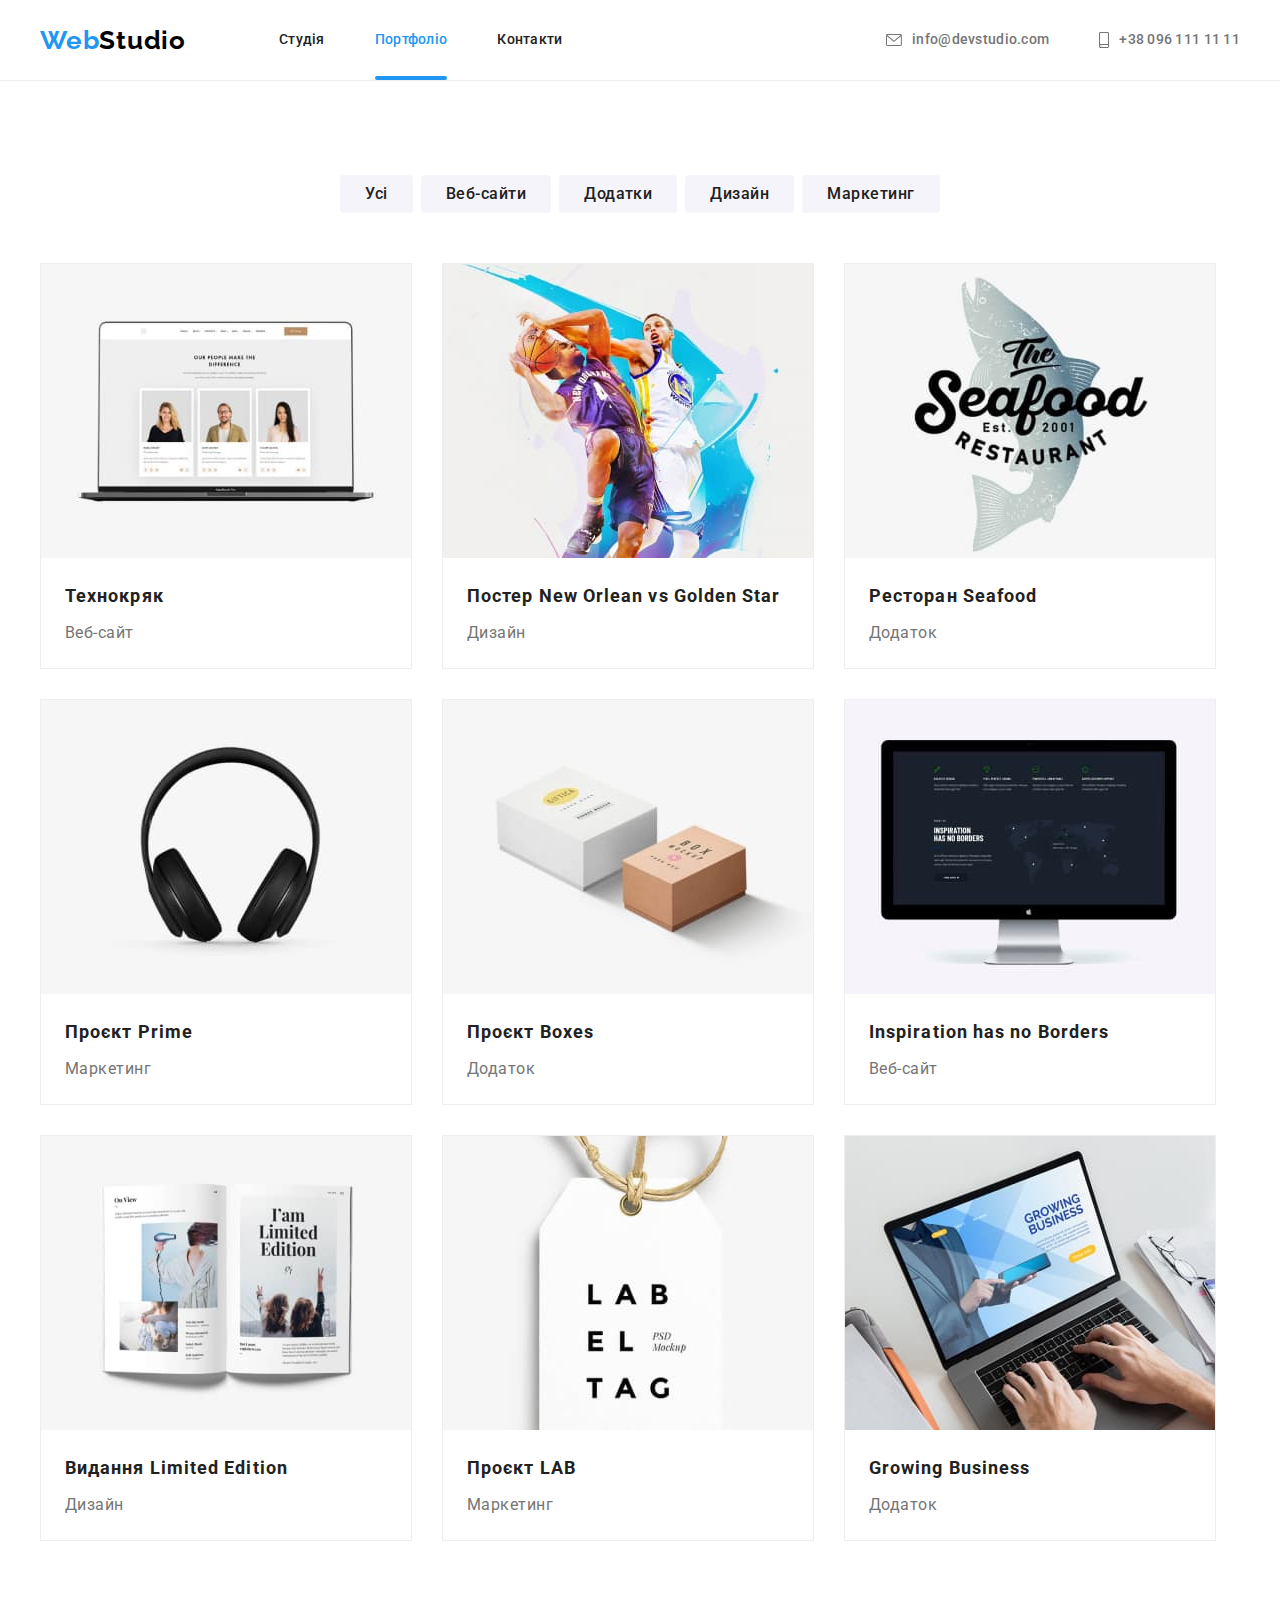
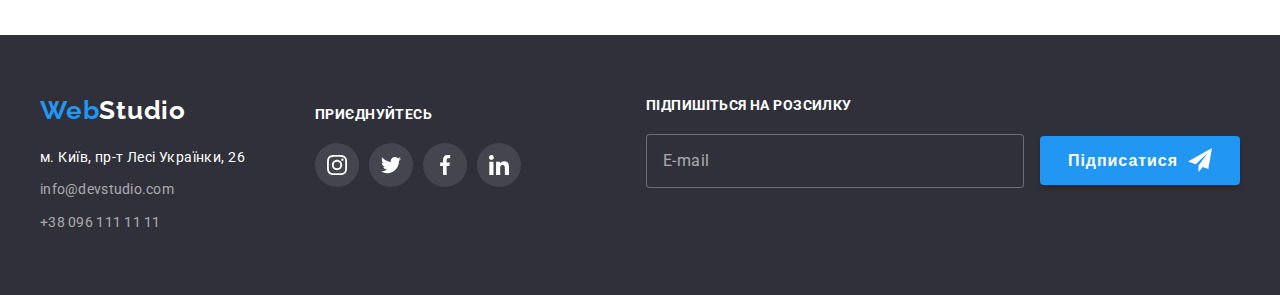
==== portfolio.html @ 73d1a452 "Поділ на scss" ====
<!DOCTYPE html>
<html lang="uk">
  <head>
    <meta charset="UTF-8" />
    <meta http-equiv="X-UA-Compatible" content="IE=edge" />
    <meta name="viewport" content="width=device-width, initial-scale=1.0" />
    <title>WebStudio</title>
    <link rel="preconnect" href="https://fonts.googleapis.com" />
    <link rel="preconnect" href="https://fonts.gstatic.com" crossorigin />
    <link
      href="https://fonts.googleapis.com/css2?family=Raleway:wght@700&family=Roboto:wght@400;500;700;900&display=swap"
      rel="stylesheet"
    />
    <link
      rel="stylesheet"
      href="https://cdnjs.cloudflare.com/ajax/libs/modern-normalize/1.1.0/modern-normalize.min.css"
      integrity="sha512-wpPYUAdjBVSE4KJnH1VR1HeZfpl1ub8YT/NKx4PuQ5NmX2tKuGu6U/JRp5y+Y8XG2tV+wKQpNHVUX03MfMFn9Q=="
      crossorigin="anonymous"
      referrerpolicy="no-referrer"
    />
    <link rel="stylesheet" href="./css/styles.css" />
  </head>
  <body>
    <!-- Шапка сайту -->
    <header class="header">
      <div class="container header__conteiner">
        <a href="./index.html" class="logo link"> <span class="logo__accent">Web</span>Studio</a>
        <nav class="header-nav">
          <ul class="header-nav__list list">
            <li class="header-nav__item">
              <a href="./index.html" class="header-nav__link link">Студія</a>
            </li>
            <li class="header-nav__item">
              <a href="./portfolio.html" class="header-nav__link link current">Портфоліо</a>
            </li>
            <li class="header-nav__item">
              <a href="#" class="header-nav__link link">Контакти</a>
            </li>
          </ul>
        </nav>
        <ul class="contact__list list">
          <li class="contact__item">
            <a href="mailto:info@devstudio.com" class="contact__link link">
              <svg class="contacts__icon" width="16" height="12">
                <use href="./images/icons.svg#icon-envelope"></use>
              </svg>
              <p>info@devstudio.com</p>
            </a>
          </li>

          <li class="contact__item">
            <a href="tel:+380961111111" class="contact__link link"
              ><svg class="contacts__icon" width="10" height="16">
                <use href="./images/icons.svg#icon-smartphone"></use>
              </svg>
              <p>+38 096 111 11 11</p></a
            >
          </li>
        </ul>
      </div>
    </header>
    <main>
      <!-- Портфоліо-->
      <section class="portfolio">
        <div class="container">
          <h1 class="visually-hidden">Портфоліо</h1>
          <ul class="portfolio__btn-list list">
            <li class="portfolio__item">
              <button type="button" class="portfolio__btn">Усі</button>
            </li>
            <li class="portfolio__item">
              <button type="button" class="portfolio__btn">Веб-сайти</button>
            </li>
            <li class="portfolio__item">
              <button type="button" class="portfolio__btn">Додатки</button>
            </li>
            <li class="portfolio__item">
              <button type="button" class="portfolio__btn">Дизайн</button>
            </li>
            <li class="portfolio__item">
              <button type="button" class="portfolio__btn">Маркетинг</button>
            </li>
          </ul>

          <!-- Приклади робіт -->

          <ul class="portfolio__list list">
            <li class="portfolio__card-item">
              <a href="#" class="portfolio__link link">
                <div class="portfolio__img">
                  <img
                    src="./images/img4.jpg"
                    alt="Ноутбук із зображенням людей на моніторі"
                    width="370"
                  />
                  <p class="portfolio__text">
                    Ресурс пропонує комплексні пропозиції з різним рівнем функціоналу та сервісів.
                    Все це дозволить відвідувачу отримати вичерпні відомості про компанію чи
                    приватну особу.
                  </p>
                </div>
                <div class="portfolio__card">
                  <h2 class="portfolio__title">Технокряк</h2>
                  <p class="portfolio__subtitle">Веб-сайт</p>
                </div>
              </a>
            </li>
            <li class="portfolio__card-item">
              <a href="#" class="portfolio__link link">
                <div class="portfolio__img">
                  <img src="./images/img5.jpg" alt="Зображення баскетболістів" width="370" />
                  <p class="portfolio__text">
                    Ресурс пропонує комплексні пропозиції з різним рівнем функціоналу та сервісів.
                    Все це дозволить відвідувачу отримати вичерпні відомості про компанію чи
                    приватну особу.
                  </p>
                </div>
                <div class="portfolio__card">
                  <h2 class="portfolio__title">
                    Постер <span lang="en">New Orlean vs Golden Star</span>
                  </h2>
                  <p class="portfolio__subtitle">Дизайн</p>
                </div>
              </a>
            </li>
            <li class="portfolio__card-item">
              <a href="#" class="portfolio__link link">
                <div class="portfolio__img">
                  <img src="./images/img6.jpg" alt="Логотип ресторану" width="370" />
                  <p class="portfolio__text">
                    Ресурс пропонує комплексні пропозиції з різним рівнем функціоналу та сервісів.
                    Все це дозволить відвідувачу отримати вичерпні відомості про компанію чи
                    приватну особу.
                  </p>
                </div>
                <div class="portfolio__card">
                  <h2 class="portfolio__title">Ресторан <span lang="en">Seafood</span></h2>
                  <p class="portfolio__subtitle">Додаток</p>
                </div>
              </a>
            </li>
            <li class="portfolio__card-item">
              <a href="#" class="portfolio__link link">
                <div class="portfolio__img">
                  <img src="./images/img7.jpg" alt="Накладні навушники" width="370" />
                  <p class="portfolio__text">
                    Ресурс пропонує комплексні пропозиції з різним рівнем функціоналу та сервісів.
                    Все це дозволить відвідувачу отримати вичерпні відомості про компанію чи
                    приватну особу.
                  </p>
                </div>
                <div class="portfolio__card">
                  <h2 class="portfolio__title">Проєкт <span lang="en">Prime</span></h2>
                  <p class="portfolio__subtitle">Маркетинг</p>
                </div>
              </a>
            </li>
            <li class="portfolio__card-item">
              <a href="#" class="portfolio__link link">
                <div class="portfolio__img">
                  <img src="./images/img8.jpg" alt="Паперові коробки" width="370" />
                  <p class="portfolio__text">
                    Ресурс пропонує комплексні пропозиції з різним рівнем функціоналу та сервісів.
                    Все це дозволить відвідувачу отримати вичерпні відомості про компанію чи
                    приватну особу.
                  </p>
                </div>
                <div class="portfolio__card">
                  <h2 class="portfolio__title">Проєкт <span lang="en">Boxes</span></h2>
                  <p class="portfolio__subtitle">Додаток</p>
                </div>
              </a>
            </li>
            <li class="portfolio__card-item">
              <a href="#" class="portfolio__link link">
                <div class="portfolio__img">
                  <img src="./images/img9.jpg" alt="Настільний монітор" width="370" />
                  <p class="portfolio__text">
                    Ресурс пропонує комплексні пропозиції з різним рівнем функціоналу та сервісів.
                    Все це дозволить відвідувачу отримати вичерпні відомості про компанію чи
                    приватну особу.
                  </p>
                </div>
                <div class="portfolio__card">
                  <h2 class="portfolio__title">
                    <span lang="en">Inspiration has no Borders</span>
                  </h2>
                  <p class="portfolio__subtitle">Веб-сайт</p>
                </div>
              </a>
            </li>
            <li class="portfolio__card-item">
              <a href="#" class="portfolio__link link">
                <div class="portfolio__img">
                  <img src="./images/img10.jpg" alt="Розгорнутий журнал" width="370" />
                  <p class="portfolio__text">
                    Ресурс пропонує комплексні пропозиції з різним рівнем функціоналу та сервісів.
                    Все це дозволить відвідувачу отримати вичерпні відомості про компанію чи
                    приватну особу.
                  </p>
                </div>
                <div class="portfolio__card">
                  <h2 class="portfolio__title">Видання <span lang="en">Limited Edition</span></h2>
                  <p class="portfolio__subtitle">Дизайн</p>
                </div>
              </a>
            </li>
            <li class="portfolio__card-item">
              <a href="#" class="portfolio__link link">
                <div class="portfolio__img">
                  <img src="./images/img11.jpg" alt="Паперова бірка" width="370" />
                  <p class="portfolio__text">
                    Ресурс пропонує комплексні пропозиції з різним рівнем функціоналу та сервісів.
                    Все це дозволить відвідувачу отримати вичерпні відомості про компанію чи
                    приватну особу.
                  </p>
                </div>
                <div class="portfolio__card">
                  <h2 class="portfolio__title">Проєкт <span lang="en">LAB</span></h2>
                  <p class="portfolio__subtitle">Маркетинг</p>
                </div>
              </a>
            </li>
            <li class="portfolio__card-item">
              <a href="#" class="portfolio__link link">
                <div class="portfolio__img">
                  <img src="./images/img12.jpg" alt="Людина працює за ноутбуком" width="370" />
                  <p class="portfolio__text">
                    Ресурс пропонує комплексні пропозиції з різним рівнем функціоналу та сервісів.
                    Все це дозволить відвідувачу отримати вичерпні відомості про компанію чи
                    приватну особу.
                  </p>
                </div>
                <div class="portfolio__card">
                  <h2 class="portfolio__title"><span lang="en">Growing Business</span></h2>
                  <p class="portfolio__subtitle">Додаток</p>
                </div>
              </a>
            </li>
          </ul>
        </div>
      </section>
    </main>

    <!-- Футер -->

    <footer class="footer">
      <div class="container footer__container">
        <div class="footer__wrap">
          <div class="footer__contact">
            <a href="#" class="footer__logo link"><span class="logo__accent">Web</span>Studio</a>
            <address>
              <ul class="address__list list">
                <li class="address__items">
                  <a
                    href="https://goo.gl/maps/tT6efvYxBYDT4iRb8"
                    target="_blank"
                    rel="noopener noreferrer nofollow"
                    class="address__link link"
                    >м. Київ, пр-т Лесі Українки, 26</a
                  >
                </li>
                <li class="address__items">
                  <a href="mailto:info@devstudio.com" class="address__item link"
                    >info@devstudio.com</a
                  >
                </li>
                <li class="address__items">
                  <a href="tel:+380961111111" class="address__item link">+38 096 111 11 11</a>
                </li>
              </ul>
            </address>
          </div>
          <div class="footer__soc-elements">
            <h2 class="footer__title-soc">приєднуйтесь</h2>
            <ul class="footer__soc-list list">
              <li class="footer__soc-item">
                <a href="#" class="footer__soc-link link">
                  <svg width="20" height="20" class="footer__soc-icon">
                    <use href="./images/icons.svg#icon-instagram"></use>
                  </svg>
                </a>
              </li>
              <li class="footer__soc-item">
                <a href="#" class="footer__soc-link link">
                  <svg width="20" height="20" class="footer__soc-icon">
                    <use href="./images/icons.svg#icon-twitter"></use>
                  </svg>
                </a>
              </li>
              <li class="footer__soc-item">
                <a href="#" class="footer__soc-link link">
                  <svg width="20" height="20" class="footer__soc-icon">
                    <use href="./images/icons.svg#icon-facebook"></use>
                  </svg>
                </a>
              </li>
              <li class="footer__soc-item">
                <a href="#" class="footer__soc-link link">
                  <svg width="20" height="20" class="footer__soc-icon">
                    <use href="./images/icons.svg#icon-linkedin"></use>
                  </svg>
                </a>
              </li>
            </ul>
          </div>
        </div>

        <div class="footer__mailer">
          <form class="footer__form">
            <p class="footer__form-title">Підпишіться на розсилку</p>

            <div class="mailer">
              <input type="email" class="footer__input-email" placeholder="E-mail" name="email" />
              <button type="submit" class="footer__btn-email">
                <div class="footer__btn-subscription">
                  Підписатися<svg class="footer__icon-send">
                    <use href="./images/icons.svg#icon-send"></use>
                  </svg>
                </div>
              </button>
            </div>
          </form>
        </div>
      </div>
    </footer>
  </body>
</html>
---- css/styles.css ----
:root {
  --primary-text-color: #212121;
  --second-text-color: #757575;
  --third-text-color: #ffffff;
  --accent-color: #2196f3;
  --second-accent-color: #188ce8;
  --logo-text-color: #000000;
  --footer-contakts-color: rgba(255, 255, 255, 0.6);
  --footer-background-color: #2f303a;
  --bezier-effect: 250ms cubic-bezier(0.4, 0, 0.2, 1);
}
a {
  color: #fff;
}
p,
h1,
h2,
h3,
h4,
h5,
h6 {
  margin: 0px;
}

ul {
  margin: 0px;
  padding-left: 0px;
}

body {
  font-family: 'Roboto', sans-serif;
  color: var(--primary-text-color);
  margin: 0;
}

img {
  display: block;
  width: 100%;
}

/* -----Універсальні класи----- */

.container {
  width: 1200px;
  padding: 0px 15px;
  margin-left: auto;
  margin-right: auto;
}
.list {
  list-style: none;
  padding: 0;
  margin: 0;
}

.link {
  text-decoration: none;
}

.visually-hidden {
  position: absolute;
  width: 1px;
  height: 1px;
  margin: -1px;
  border: 0;
  padding: 0;
  white-space: nowrap;
  overflow: hidden;
  opacity: 0;
}

/* -----Шапка сайту----- */

.header {
  border-bottom: 1px solid #ececec;
}

.header__conteiner {
  display: flex;
  align-items: center;
}

.logo {
  font-family: 'Raleway';
  font-weight: 700;
  font-size: 26px;
  line-height: 1.19;
  letter-spacing: 0.03em;
  color: var(--logo-text-color);
}
.logo__accent {
  color: var(--accent-color);
}

.header-nav {
  display: flex;
  align-items: center;
}

.header-nav__list {
  display: flex;
  margin-left: 93px;
}

.header-nav__item:not(:last-child) {
  margin-right: 50px;
}

.header-nav__link {
  display: block;
  position: relative;
  font-weight: 500;
  font-size: 14px;
  line-height: 1.14;
  letter-spacing: 0.02em;
  color: var(--primary-text-color);

  padding-top: 32px;
  padding-bottom: 32px;

  transition: color var(--bezier-effect);
}

.header-nav__link:hover,
.header-nav__link:focus {
  color: var(--accent-color);
}

.header-nav__link.current {
  color: var(--accent-color);
}

.header-nav__link::after {
  content: '';
  position: absolute;
  display: block;
  width: 100%;
  height: 4px;
  border-radius: 2px;
  background-color: var(--accent-color);
  bottom: 0;
  opacity: 0;
  transition: opacity var(--bezier-effect);
}

.header-nav__link.current::after {
  opacity: 1;
}

.header-nav__link:hover::after,
.header-nav__link:focus::after {
  opacity: 1;
}

.contact__list {
  display: flex;
  margin-left: auto;
}

.contact__item + .contact__item {
  margin-left: 50px;
}

.contact__link {
  display: flex;
  align-items: center;
  font-weight: 500;
  font-size: 14px;
  line-height: 1.14;
  letter-spacing: 0.02em;
  color: var(--second-text-color);
  transition: color var(--bezier-effect);
}

.contact__link:hover,
.contact__link:focus {
  color: var(--accent-color);
}

.contacts__icon {
  margin-right: 10px;
  fill: currentColor;
}

.contacts__icon:hover,
.contacts__icon:focus {
  fill: var(--accent-color);
}

/* -----Герой----- */

.hero {
  max-width: 1600px;
  padding-top: 200px;
  padding-bottom: 200px;
  margin: 0px auto;
  background-color: var(--footer-background-color);
  text-align: center;
  background-image: linear-gradient(rgba(47, 48, 58, 0.4), rgba(47, 48, 58, 0.4)),
    url(../images/hero_bg.jpg);
  background-repeat: no-repeat;
  background-size: cover;
  background-position: center;
}

.hero__title {
  width: 696px;
  margin: 0 auto;

  font-weight: 900;
  font-size: 44px;
  line-height: 1.36;
  letter-spacing: 0.06em;
  text-transform: uppercase;
  color: var(--third-text-color);
}

.hero__btn {
  min-width: 216px;
  border: 0;
  border-radius: 4px;
  padding: 10px 32px;
  margin-top: 30px;
  cursor: pointer;
  font-family: 'Roboto';
  font-style: normal;
  font-weight: 700;
  font-size: 16px;
  line-height: 1.87;
  letter-spacing: 0.06em;
  color: var(--third-text-color);
  background-color: var(--accent-color);
  transition: background-color var(--bezier-effect);
}

.hero__btn:hover,
.hero__btn:focus {
  background-color: var(--second-accent-color);
}

/* -----Переваги----- */

.benefits {
  padding-top: 94px;
  padding-bottom: 94px;
}

.benefits__list {
  display: flex;
}

.benefits__item::before {
  content: '';
  display: block;
  height: 120px;
  margin-bottom: 30px;
  border-radius: 4px;
}

.icon-antenna::before {
  content: '';
  background-color: #f5f4fa;
  background-image: url(../images/antenna.svg);
  background-repeat: no-repeat;
  background-position: center;
}

.icon-clock::before {
  content: '';
  background-color: #f5f4fa;
  background-image: url(../images/clock.svg);
  background-repeat: no-repeat;
  background-position: center;
}

.icon-diagram::before {
  content: '';
  background-color: #f5f4fa;
  background-image: url(../images/diagram.svg);
  background-repeat: no-repeat;
  background-position: center;
}

.icon-astronaut::before {
  content: '';
  background-color: #f5f4fa;
  background-image: url(../images/astronaut.svg);
  background-repeat: no-repeat;
  background-position: center;
}

.benefits__item {
  width: 270px;
}

.benefits__item:not(:last-child) {
  margin-right: 30px;
}
.benefits__title {
  font-size: 14px;
  line-height: 1.14;
  letter-spacing: 0.03em;
  text-transform: uppercase;
  color: var(--primary-text-color);
  margin-bottom: 10px;
}

.benefits__text {
  font-size: 14px;
  line-height: 1.7;
  letter-spacing: 0.03em;
  color: var(--second-text-color);
}

/* -----Чим ми займаємося----- */

.work {
  padding-bottom: 94px;
}

.work__title {
  font-size: 36px;
  line-height: 1.16;
  text-align: center;
  letter-spacing: 0.03em;
  color: var(--primary-text-color);
  margin-bottom: 50px;
}

.work__list {
  display: flex;
  gap: 30px;
}

.work__thumb {
  position: relative;
  height: 100%;
}
.work__title-bottom {
  position: absolute;
  display: flex;
  justify-content: center;
  align-items: center;
  bottom: 0;
  left: 0;
  width: 100%;
  height: 70px;

  background-color: rgba(47, 48, 58, 0.8);
}

.work__text {
  font-family: 'Roboto';
  font-style: normal;
  font-weight: 700;
  font-size: 14px;
  line-height: 1.14;
  letter-spacing: 0.03em;
  text-transform: uppercase;
  color: var(--third-text-color);
}

/* -----Наша команда----- */

.team {
  padding-top: 94px;
  padding-bottom: 94px;

  background-color: #f5f4fa;
}

.team__title {
  font-size: 36px;
  line-height: 1.16;
  text-align: center;
  letter-spacing: 0.03em;
  color: var(--primary-text-color);
  margin-bottom: 50px;
}

.team__list {
  display: flex;
}

.team__item {
  background-color: var(--third-text-color);
  box-shadow: 0px 1px 3px rgba(0, 0, 0, 0.12), 0px 1px 1px rgba(0, 0, 0, 0.14),
    0px 2px 1px rgba(0, 0, 0, 0.2);
  border-radius: 0px 0px 4px 4px;
}

.team__list {
  gap: 30px;
}

.team__name {
  margin-bottom: 10px;
  font-weight: 500;
  font-size: 16px;
  line-height: 1.18;
  text-align: center;
  letter-spacing: 0.03em;
  color: var(--primary-text-color);
}

.team__description {
  margin-bottom: 16px;

  font-size: 16px;
  line-height: 1.18;
  text-align: center;
  letter-spacing: 0.03em;
  color: var(--second-text-color);
}

.card {
  padding-top: 30px;
  padding-bottom: 30px;
}

.team__soc-list {
  display: flex;
  justify-content: center;
  align-items: center;
}

.team__soc-item {
  width: 44px;
  height: 44px;
}

.team__soc-item:not(:last-child) {
  margin-right: 10px;
}

.team__soc-link {
  width: 100%;
  height: 100%;
  display: flex;
  justify-content: center;
  align-items: center;
  border-radius: 50%;
  transition: background-color var(--bezier-effect);
}

.team__soc-link:hover,
.team__soc-link:focus {
  background-color: var(--accent-color);
}
.team__soc-icon {
  fill: #afb1b8;
  transition: fill var(--bezier-effect);
}

.team__soc-link:hover .team__soc-icon,
.team__soc-link:focus .team__soc-icon {
  fill: var(--third-text-color);
}

/* -----Клієнти----- */

.client {
  padding-top: 94px;
  padding-bottom: 94px;
}

.client__title {
  margin-bottom: 50px;

  font-size: 36px;
  line-height: 1.16;
  text-align: center;
  letter-spacing: 0.03em;
}
.client__list {
  display: flex;
  gap: 30px;
  transition: color var(--bezier-effect);
}

.client__item {
  width: 170px;
  height: 92px;
}

.client__link {
  color: #afb1b8;
  padding: 16px 32px;
  display: flex;
  justify-content: center;
  align-items: center;
  border: 1px solid #afb1b8;
  border-radius: 4px;
  cursor: pointer;
  transition: color var(--bezier-effect);
}

.client__link:hover,
.client__link:focus {
  border-color: var(--accent-color);
  color: var(--accent-color);
}

.client_icon {
  fill: currentColor;
}

/* -----Футер----- */

footer {
  background-color: var(--footer-background-color);
  font-style: normal;
  padding-top: 60px;
  padding-bottom: 60px;
}

.footer__container {
  display: flex;
  justify-content: space-between;
}

.footer__wrap {
  display: flex;
  align-items: baseline;
}

.footer__logo {
  font-family: 'Raleway';
  font-weight: 700;
  font-size: 26px;
  line-height: 1.19;
  letter-spacing: 0.03em;
  color: var(--third-text-color);
}

.address__list {
  display: inline-block;
  margin-top: 20px;
}

.address__link {
  font-style: normal;
  font-size: 14px;
  line-height: 1.7;
  letter-spacing: 0.03em;
  color: var(--third-text-color);
  transition: color var(--bezier-effect);
}

.address__item {
  font-style: normal;
  font-size: 14px;
  line-height: 1.7;
  letter-spacing: 0.02em;
  color: var(--footer-contakts-color);
}

.address__item:hover,
.address__item:focus,
.address__link:hover,
.address__link:focus {
  color: var(--accent-color);
}

.address__items:not(:last-child) {
  margin-bottom: 9px;
}

.footer__soc-elements {
  display: block;
  margin-left: 70px;
}

.footer__title-soc {
  margin-bottom: 20px;
  font-size: 14px;
  line-height: 1.14;
  letter-spacing: 0.03em;
  text-transform: uppercase;
  color: #ffffff;
}

.footer__soc-list {
  display: flex;
}

.footer__soc-item {
  width: 44px;
  height: 44px;
}

.footer__soc-item:not(:last-child) {
  margin-right: 10px;
}

.footer__soc-link {
  width: 100%;
  height: 100%;
  display: flex;
  justify-content: center;
  align-items: center;
  background-color: rgba(255, 255, 255, 0.1);
  border-radius: 50%;
  transition: background-color var(--bezier-effect);
}

.footer__soc-link:hover,
.footer__soc-link:focus {
  background-color: var(--accent-color);
}
.footer__soc-icon {
  fill: var(--third-text-color);
}

/* -----ФОРМА ФУТЕР----- */

.footer__form {
  display: block;
  margin-left: auto;
}

.footer__form-title {
  display: inline-block;
  width: 100%;
  font-family: 'Roboto';
  font-style: normal;
  font-weight: 700;
  font-size: 14px;
  line-height: 1.14;
  letter-spacing: 0.03em;
  text-transform: uppercase;
  color: var(--third-text-color);

  margin-bottom: 20px;
}

.footer__input-email {
  width: 358px;
  height: 50px;
  font-weight: 400;
  font-size: 16px;
  line-height: 1.25;
  letter-spacing: 0.03em;
  background: #2f303a;
  border: 1px solid rgba(255, 255, 255, 0.3);
  color: var(--third-text-color);
  border-radius: 4px;
  outline: none;

  padding-left: 16px;
}

.footer__input-email::placeholder {
  display: flex;
  align-items: center;
  font-family: 'Roboto';
  font-style: normal;
  font-weight: 400;
  font-size: 16px;
  line-height: 1.25;
  letter-spacing: 0.03em;

  color: rgba(255, 255, 255, 0.6);
}

.footer__btn-email {
  min-width: 200px;
  border: 0;
  border-radius: 4px;
  padding: 10px;

  margin-left: 12px;

  cursor: pointer;
  font-weight: 700;
  font-size: 16px;
  line-height: 1.87;
  letter-spacing: 0.06em;
  color: var(--third-text-color);
  background-color: var(--accent-color);
  transition: background-color var(--bezier-effect);
  box-shadow: 0px 4px 4px rgba(0, 0, 0, 0.15);
}

.footer__btn-email:hover,
.footer__btn-email:focus {
  background-color: var(--second-accent-color);
}

.footer__btn-subscription {
  display: flex;
  justify-content: center;
  align-items: center;
}

.footer__icon-send {
  width: 24px;
  height: 24px;
  margin-left: 10px;
  fill: var(--third-text-color);
}
/* -----Модальне вікно---- */

.backdrop {
  position: fixed;
  top: 0;
  left: 0;
  width: 100%;
  height: 100%;
  background-color: rgba(0, 0, 0, 0.2);
  transition: opacity var(--bezier-effect);
  opacity: 1;
}

.backdrop.is-hidden {
  opacity: 0;
  pointer-events: none;
}

.backdrop.is-hidden .modal {
  transform: translate(-50%, -50%) scale(0);
}

.modal {
  position: absolute;
  top: 50%;
  left: 50%;
  transform: translate(-50%, -50%) scale(1);

  width: 528px;
  height: 581px;

  background-color: var(--third-text-color);
  box-shadow: 0px 1px 3px rgba(0, 0, 0, 0.12), 0px 1px 1px rgba(0, 0, 0, 0.14),
    0px 2px 1px rgba(0, 0, 0, 0.2);
  border-radius: 4px;
  transition: transform var(--bezier-effect);
  padding: 40px;
}

.modal__btn-close {
  position: absolute;
  top: 8px;
  right: 8px;
  height: 30px;
  border: 1px solid rgba(0, 0, 0, 0.1);
  border-radius: 50%;
  background-color: var(--third-text-color);
}

.modal__icon-close {
  display: flex;
  align-items: center;

  color: #000000;
  cursor: pointer;
}

.modal__icon-close:hover {
  fill: var(--accent-color);
}

/* -----ФОРМА----- */

.form__heading {
  font-weight: 700;
  font-size: 20px;
  line-height: 1.15;
  text-align: center;
  letter-spacing: 0.03em;
  color: #212121;
  margin-bottom: 12px;
}

.form__input {
  width: 100%;
  height: 40px;
  border: 1px solid rgba(33, 33, 33, 0.2);
  border-radius: 4px;

  padding-left: 42px;
  transition: border-color var(--bezier-effect);

  cursor: pointer;
}

.form__input:focus,
.form__input:hover {
  border-color: var(--accent-color);
  outline: transparent;
}

.form__input:focus + svg,
.form__input:hover + svg {
  fill: var(--accent-color);
}

.form__input-group {
  margin-bottom: 10px;
}

.form__input-group label {
  display: block;
  font-size: 12px;
  line-height: 1.16;
  letter-spacing: 0.01em;
  color: var(--second-text-color);
  margin-bottom: 4px;
}

.form__input-icon {
  position: absolute;
  top: 50%;
  left: 12px;
  transform: translateY(-50%);
  transition: fill var(--bezier-effect);
}

.form__input-wrapper {
  position: relative;
}

.form__comment-text {
  width: 100%;
  height: 120px;
  border: 1px solid rgba(33, 33, 33, 0.2);
  border-radius: 4px;
  padding: 12px 16px;
  resize: none;
  transition: border-color var(--bezier-effect);
  cursor: pointer;

  margin-bottom: 20px;
}

.form__comment-text:hover,
.form__comment-text:focus {
  border-color: var(--accent-color);
  outline: transparent;
}

.form__comment label {
  display: block;
  font-size: 12px;
  line-height: 1.16;
  letter-spacing: 0.01em;
  color: var(--second-text-color);
  margin-bottom: 4px;
}

.form__comment-text::placeholder {
  font-family: 'Roboto';
  font-style: normal;
  font-weight: 400;
  font-size: 12px;
  line-height: 1.16;
  letter-spacing: 0.01em;

  color: rgba(117, 117, 117, 0.5);
}

.form__policy {
  margin-bottom: 30px;
}

.form__policy-label {
  display: flex;
  align-items: center;
  justify-content: center;
  font-family: 'Roboto';
  font-style: normal;
  font-weight: 400;
  font-size: 14px;
  line-height: 2;
  letter-spacing: 0.03em;
  color: var(--second-text-color);
}

.form__policy-label::before {
  content: '';
  width: 16px;
  height: 15px;
  border: 2px solid var(--primary-text-color);
  border-radius: 2px;

  margin-right: 9px;
}

.form__policy-check:checked + label::before {
  border: none;
  background-repeat: no-repeat;
  background-image: url(../images/check.svg);
  background-position: center;
  background-color: var(--accent-color);
}

.form__check-link {
  color: var(--accent-color);
}

.form__btn-send {
  display: block;
  min-width: 200px;
  border: 0;
  border-radius: 4px;
  padding: 10px;

  margin-left: auto;
  margin-right: auto;

  cursor: pointer;
  font-weight: 700;
  font-size: 16px;
  line-height: 1.87;
  letter-spacing: 0.06em;
  color: var(--third-text-color);
  background-color: var(--accent-color);
  transition: background-color var(--bezier-effect);
  box-shadow: 0px 4px 4px rgba(0, 0, 0, 0.15);
}

.form__btn-send:hover,
.form__btn-send:focus {
  background-color: var(--second-accent-color);
}

/* -----ПОРТФОЛІО----- */

.portfolio {
  padding-top: 94px;
  padding-bottom: 94px;
}
.portfolio__btn-list {
  display: flex;
  justify-content: center;
  margin-bottom: 50px;
  gap: 8px;
}

.portfolio__btn {
  font-family: 'Roboto';
  font-weight: 500;
  font-size: 16px;
  line-height: 1.62;
  text-align: center;
  letter-spacing: 0.03em;
  border: 0px;
  color: var(--primary-text-color);
  background-color: #f5f4fa;
  padding: 6px 25px;
  border-radius: 4px;
  cursor: pointer;
  transition: background-color var(--bezier-effect), color var(--bezier-effect);
}

.portfolio__btn:hover,
.portfolio__btn:focus {
  background-color: var(--accent-color);
  color: var(--third-text-color);
  box-shadow: 0px 3px 1px rgba(0, 0, 0, 0.1), 0px 1px 2px rgba(0, 0, 0, 0.08),
    0px 2px 2px rgba(0, 0, 0, 0.12);
  border-radius: 4px;
  transition: box-shadow var(--bezier-effect);
}

.portfolio__list {
  display: flex;
  flex-wrap: wrap;
  gap: 30px;
}

.portfolio__link {
  display: block;
  border: 1px solid #eeeeee;
  width: 370px;
  transition: box-shadow var(--bezier-effect);
}

.portfolio__link:hover,
.portfolio__link:focus {
  box-shadow: 0px 1px 1px rgba(0, 0, 0, 0.12), 0px 4px 4px rgba(0, 0, 0, 0.06),
    1px 4px 6px rgba(0, 0, 0, 0.16);
}

.portfolio__link:hover .portfolio__text,
.portfolio__link:focus .portfolio__text {
  transform: translateY(0%);
}

.portfolio__img {
  position: relative;
  overflow: hidden;
  display: flex;
  justify-content: center;
}

.portfolio__text {
  position: absolute;
  top: 0;
  left: 0;
  width: 100%;
  height: 100%;
  background: rgba(33, 150, 243, 0.9);
  transform: translateY(101%);
  transition: transform var(--bezier-effect);

  padding: 63px 24px;
  font-size: 18px;
  line-height: 1.55;
  color: #ffffff;
}

.portfolio__card {
  padding: 20px 24px;
}

.portfolio__title {
  margin-bottom: 4px;

  font-size: 18px;
  line-height: 2;
  letter-spacing: 0.06em;
  color: var(--primary-text-color);
}

.portfolio__subtitle {
  font-size: 16px;
  line-height: 1.87;
  letter-spacing: 0.03em;
  color: var(--second-text-color);
}
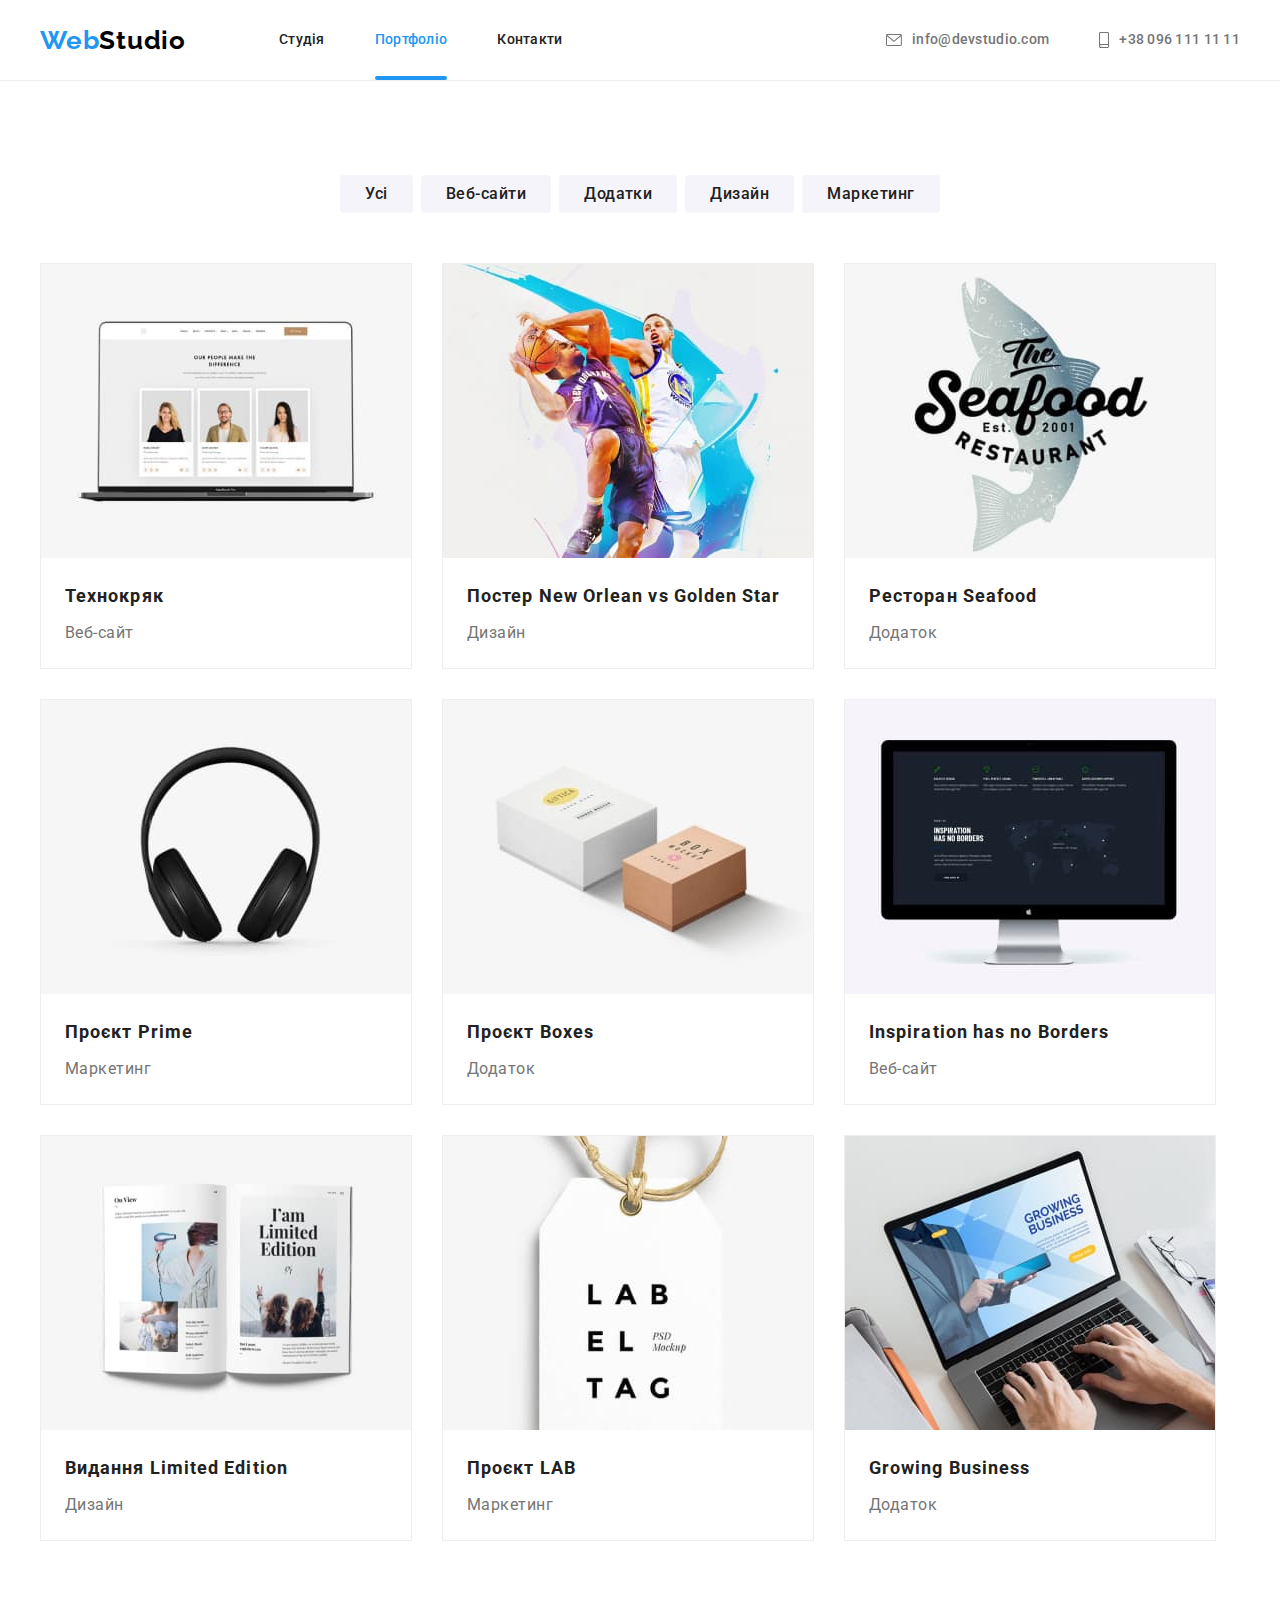
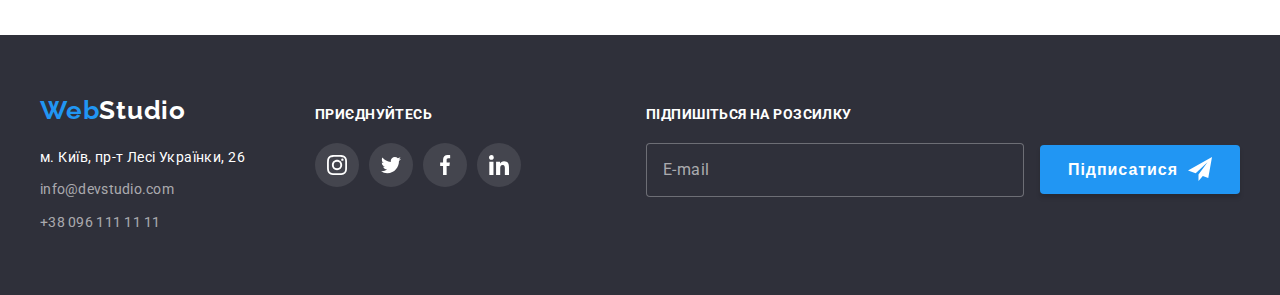
==== commit 5436ef0e: "Виправлення scss" ====
--- a/portfolio.html
+++ b/portfolio.html
@@ -18,7 +18,8 @@
       crossorigin="anonymous"
       referrerpolicy="no-referrer"
     />
-    <link rel="stylesheet" href="./css/styles.css" />
+
+    <link rel="stylesheet" href="./css/main.min.css" />
   </head>
   <body>
     <!-- Шапка сайту -->
@@ -311,7 +312,13 @@
             <p class="footer__form-title">Підпишіться на розсилку</p>
 
             <div class="mailer">
-              <input type="email" class="footer__input-email" placeholder="E-mail" name="email" />
+              <input
+                type="email"
+                class="footer__input-email"
+                placeholder="E-mail"
+                name="email"
+                required
+              />
               <button type="submit" class="footer__btn-email">
                 <div class="footer__btn-subscription">
                   Підписатися<svg class="footer__icon-send">
--- a/css/main.min.css
+++ b/css/main.min.css
@@ -0,0 +1 @@
+p,h1,h2,h3,h4,h5,h6{margin:0px}ul{margin:0px;padding-left:0px}img{display:block;width:100%}a{color:#fff}.list{list-style:none;padding:0;margin:0}.link{text-decoration:none}body{font-family:"Roboto",sans-serif;color:var(--primary-text-color);margin:0}.container{width:1200px;padding:0px 15px;margin-left:auto;margin-right:auto}:root{--primary-text-color: #212121;--second-text-color: #757575;--third-text-color: #ffffff;--accent-color: #2196f3;--second-accent-color: #188ce8;--logo-text-color: #000000;--footer-contakts-color: rgba(255, 255, 255, 0.6);--footer-background-color: #2f303a;--bezier-effect: 250ms cubic-bezier(0.4, 0, 0.2, 1)}.visually-hidden{position:absolute;width:1px;height:1px;margin:-1px;border:0;padding:0;white-space:nowrap;overflow:hidden;opacity:0}.logo{font-family:"Raleway";font-weight:700;font-size:26px;line-height:1.19;letter-spacing:.03em;color:var(--logo-text-color)}.logo__accent{color:var(--accent-color)}.backdrop{position:fixed;top:0;left:0;width:100%;height:100%;background-color:rgba(0,0,0,.2);transition:opacity var(--bezier-effect);opacity:1}.backdrop.is-hidden{opacity:0;pointer-events:none}.backdrop.is-hidden .modal{transform:translate(-50%, -50%) scale(0)}.modal{position:absolute;top:50%;left:50%;transform:translate(-50%, -50%) scale(1);width:528px;height:581px;background-color:var(--third-text-color);box-shadow:0px 1px 3px rgba(0,0,0,.12),0px 1px 1px rgba(0,0,0,.14),0px 2px 1px rgba(0,0,0,.2);border-radius:4px;transition:transform var(--bezier-effect);padding:40px}.modal__btn-close{position:absolute;top:8px;right:8px;height:30px;border:1px solid rgba(0,0,0,.1);border-radius:50%;background-color:var(--third-text-color)}.modal__icon-close{display:flex;align-items:center;color:#000;cursor:pointer}.modal__icon-close:hover{fill:var(--accent-color)}.form__heading{font-weight:700;font-size:20px;line-height:1.15;text-align:center;letter-spacing:.03em;color:#212121;margin-bottom:12px}.form__input{width:100%;height:40px;border:1px solid rgba(33,33,33,.2);border-radius:4px;padding-left:42px;transition:border-color var(--bezier-effect);cursor:pointer}.form__input:focus,.form__input:hover{border-color:var(--accent-color);outline:rgba(0,0,0,0)}.form__input:focus+svg,.form__input:hover+svg{fill:var(--accent-color)}.form__input-group{margin-bottom:10px}.form__input-group label{display:block;font-size:12px;line-height:1.16;letter-spacing:.01em;color:var(--second-text-color);margin-bottom:4px}.form__input-icon{position:absolute;top:50%;left:12px;transform:translateY(-50%);transition:fill var(--bezier-effect)}.form__input-wrapper{position:relative}.form__comment-text{width:100%;height:120px;border:1px solid rgba(33,33,33,.2);border-radius:4px;padding:12px 16px;resize:none;transition:border-color var(--bezier-effect);cursor:pointer;margin-bottom:20px}.form__comment-text:hover,.form__comment-text:focus{border-color:var(--accent-color);outline:rgba(0,0,0,0)}.form__comment-text::-moz-placeholder{font-family:"Roboto";font-style:normal;font-weight:400;font-size:12px;line-height:1.16;letter-spacing:.01em;color:rgba(117,117,117,.5)}.form__comment-text:-ms-input-placeholder{font-family:"Roboto";font-style:normal;font-weight:400;font-size:12px;line-height:1.16;letter-spacing:.01em;color:rgba(117,117,117,.5)}.form__comment-text::placeholder{font-family:"Roboto";font-style:normal;font-weight:400;font-size:12px;line-height:1.16;letter-spacing:.01em;color:rgba(117,117,117,.5)}.form__comment label{display:block;font-size:12px;line-height:1.16;letter-spacing:.01em;color:var(--second-text-color);margin-bottom:4px}.form__policy{margin-bottom:30px}.form__policy-label{display:flex;align-items:center;justify-content:center;font-family:"Roboto";font-style:normal;font-weight:400;font-size:14px;line-height:2;letter-spacing:.03em;color:var(--second-text-color)}.form__policy-label::before{content:"";width:16px;height:15px;border:2px solid var(--primary-text-color);border-radius:2px;margin-right:9px}.form__policy-check:checked+label::before{border:none;background-repeat:no-repeat;background-image:url(../images/check.svg);background-position:center;background-color:var(--accent-color)}.form__check-link{color:var(--accent-color)}.form__btn-send{display:block;min-width:200px;border:0;border-radius:4px;padding:10px;margin-left:auto;margin-right:auto;cursor:pointer;font-weight:700;font-size:16px;line-height:1.87;letter-spacing:.06em;color:var(--third-text-color);background-color:var(--accent-color);transition:background-color var(--bezier-effect);box-shadow:0px 4px 4px rgba(0,0,0,.15)}.form__btn-send:hover,.form__btn-send:focus{background-color:var(--second-accent-color)}.header{border-bottom:1px solid #ececec}.header__conteiner{display:flex;align-items:center}.header-nav{display:flex;align-items:center}.header-nav__list{display:flex;margin-left:93px}.header-nav__item:not(:last-child){margin-right:50px}.header-nav__link{display:block;position:relative;font-weight:500;font-size:14px;line-height:1.14;letter-spacing:.02em;color:var(--primary-text-color);padding-top:32px;padding-bottom:32px;transition:color var(--bezier-effect)}.header-nav__link:hover,.header-nav__link:focus{color:var(--accent-color)}.header-nav__link.current{color:var(--accent-color)}.header-nav__link::after{content:"";position:absolute;display:block;width:100%;height:4px;border-radius:2px;background-color:var(--accent-color);bottom:0;opacity:0;transition:opacity var(--bezier-effect)}.header-nav__link.current::after{opacity:1}.header-nav__link:hover::after,.header-nav__link:focus::after{opacity:1}.contact__list{display:flex;margin-left:auto}.contact__item+.contact__item{margin-left:50px}.contact__link{display:flex;align-items:center;font-weight:500;font-size:14px;line-height:1.14;letter-spacing:.02em;color:var(--second-text-color);transition:color var(--bezier-effect)}.contact__link:hover,.contact__link:focus{color:var(--accent-color)}.contacts__icon{margin-right:10px;fill:currentColor}.hero{max-width:1600px;padding-top:200px;padding-bottom:200px;margin:0px auto;background-color:var(--footer-background-color);text-align:center;background-image:linear-gradient(rgba(47, 48, 58, 0.4), rgba(47, 48, 58, 0.4)),url(../images/hero_bg.jpg);background-repeat:no-repeat;background-size:cover;background-position:center}.hero__title{width:696px;margin:0 auto;font-weight:900;font-size:44px;line-height:1.36;letter-spacing:.06em;text-transform:uppercase;color:var(--third-text-color)}.hero__btn{min-width:216px;border:0;border-radius:4px;padding:10px 32px;margin-top:30px;cursor:pointer;font-family:"Roboto";font-style:normal;font-weight:700;font-size:16px;line-height:1.87;letter-spacing:.06em;color:var(--third-text-color);background-color:var(--accent-color);transition:background-color var(--bezier-effect)}.hero__btn:hover,.hero__btn:focus{background-color:var(--second-accent-color)}.benefits{padding-top:94px;padding-bottom:94px}.benefits__list{display:flex}.benefits__item::before{content:"";display:block;height:120px;margin-bottom:30px;border-radius:4px}.benefits__item{width:270px}.benefits__item:not(:last-child){margin-right:30px}.benefits__title{font-size:14px;line-height:1.14;letter-spacing:.03em;text-transform:uppercase;color:var(--primary-text-color);margin-bottom:10px}.benefits__text{font-size:14px;line-height:1.7;letter-spacing:.03em;color:var(--second-text-color)}.icon-antenna::before{content:"";background-color:#f5f4fa;background-image:url(../images/antenna.svg);background-repeat:no-repeat;background-position:center}.icon-clock::before{content:"";background-color:#f5f4fa;background-image:url(../images/clock.svg);background-repeat:no-repeat;background-position:center}.icon-diagram::before{content:"";background-color:#f5f4fa;background-image:url(../images/diagram.svg);background-repeat:no-repeat;background-position:center}.icon-astronaut::before{content:"";background-color:#f5f4fa;background-image:url(../images/astronaut.svg);background-repeat:no-repeat;background-position:center}.work{padding-bottom:94px}.work__title{font-size:36px;line-height:1.16;text-align:center;letter-spacing:.03em;color:var(--primary-text-color);margin-bottom:50px}.work__list{display:flex;gap:30px}.work__thumb{position:relative;height:100%}.work__title-bottom{position:absolute;display:flex;justify-content:center;align-items:center;bottom:0;left:0;width:100%;height:70px;background-color:rgba(47,48,58,.8)}.work__text{font-family:"Roboto";font-style:normal;font-weight:700;font-size:14px;line-height:1.14;letter-spacing:.03em;text-transform:uppercase;color:var(--third-text-color)}.team{padding-top:94px;padding-bottom:94px;background-color:#f5f4fa}.team__title{font-size:36px;line-height:1.16;text-align:center;letter-spacing:.03em;color:var(--primary-text-color);margin-bottom:50px}.team__list{display:flex}.team__item{background-color:var(--third-text-color);box-shadow:0px 1px 3px rgba(0,0,0,.12),0px 1px 1px rgba(0,0,0,.14),0px 2px 1px rgba(0,0,0,.2);border-radius:0px 0px 4px 4px}.team__list{gap:30px}.team__name{margin-bottom:10px;font-weight:500;font-size:16px;line-height:1.18;text-align:center;letter-spacing:.03em;color:var(--primary-text-color)}.team__description{margin-bottom:16px;font-size:16px;line-height:1.18;text-align:center;letter-spacing:.03em;color:var(--second-text-color)}.card{padding-top:30px;padding-bottom:30px}.team__soc-list{display:flex;justify-content:center;align-items:center}.team__soc-item{width:44px;height:44px}.team__soc-item:not(:last-child){margin-right:10px}.team__soc-link{width:100%;height:100%;display:flex;justify-content:center;align-items:center;border-radius:50%;transition:background-color var(--bezier-effect)}.team__soc-link:hover,.team__soc-link:focus{background-color:var(--accent-color)}.team__soc-icon{fill:#afb1b8;transition:fill var(--bezier-effect)}.team__soc-link:hover .team__soc-icon,.team__soc-link:focus .team__soc-icon{fill:var(--third-text-color)}.client{padding-top:94px;padding-bottom:94px}.client__title{margin-bottom:50px;font-size:36px;line-height:1.16;text-align:center;letter-spacing:.03em}.client__list{display:flex;gap:30px;transition:color var(--bezier-effect)}.client__item{width:170px;height:92px}.client__link{color:#afb1b8;padding:16px 32px;display:flex;justify-content:center;align-items:center;border:1px solid #afb1b8;border-radius:4px;cursor:pointer;transition:color var(--bezier-effect)}.client__link:hover,.client__link:focus{border-color:var(--accent-color);color:var(--accent-color)}.client_icon{fill:currentColor}footer{background-color:var(--footer-background-color);font-style:normal;padding-top:60px;padding-bottom:60px}.footer__container{display:flex;justify-content:space-between;align-items:baseline}.footer__wrap{display:flex;align-items:baseline}.footer__logo{font-family:"Raleway";font-weight:700;font-size:26px;line-height:1.19;letter-spacing:.03em;color:var(--third-text-color)}.address__list{display:inline-block;margin-top:20px}.address__link{font-style:normal;font-size:14px;line-height:1.7;letter-spacing:.03em;color:var(--third-text-color);transition:color var(--bezier-effect)}.address__link:hover,.address__link:focus{color:var(--accent-color)}.address__item{font-style:normal;font-size:14px;line-height:1.7;letter-spacing:.02em;color:var(--footer-contakts-color)}.address__item:hover,.address__item:focus{color:var(--accent-color)}.address__items:not(:last-child){margin-bottom:9px}.footer__soc-elements{display:block;margin-left:70px}.footer__title-soc{margin-bottom:20px;font-size:14px;line-height:1.14;letter-spacing:.03em;text-transform:uppercase;color:#fff}.footer__soc-list{display:flex}.footer__soc-item{width:44px;height:44px}.footer__soc-item:not(:last-child){margin-right:10px}.footer__soc-link{width:100%;height:100%;display:flex;justify-content:center;align-items:center;background-color:rgba(255,255,255,.1);border-radius:50%;transition:background-color var(--bezier-effect)}.footer__soc-link:hover,.footer__soc-link:focus{background-color:var(--accent-color)}.footer__soc-icon{fill:var(--third-text-color)}.footer__form{display:block;margin-left:auto}.footer__form-title{display:inline-block;width:100%;font-family:"Roboto";font-style:normal;font-weight:700;font-size:14px;line-height:1.14;letter-spacing:.03em;text-transform:uppercase;color:var(--third-text-color);margin-bottom:20px}.footer__input-email{width:358px;height:50px;font-weight:400;font-size:16px;line-height:1.25;letter-spacing:.03em;background:#2f303a;border:1px solid rgba(255,255,255,.3);color:var(--third-text-color);border-radius:4px;outline:none;padding-left:16px}.footer__input-email::-moz-placeholder{display:flex;align-items:center;font-family:"Roboto";font-style:normal;font-weight:400;font-size:16px;line-height:1.25;letter-spacing:.03em;color:rgba(255,255,255,.6)}.footer__input-email:-ms-input-placeholder{display:flex;align-items:center;font-family:"Roboto";font-style:normal;font-weight:400;font-size:16px;line-height:1.25;letter-spacing:.03em;color:rgba(255,255,255,.6)}.footer__input-email::placeholder{display:flex;align-items:center;font-family:"Roboto";font-style:normal;font-weight:400;font-size:16px;line-height:1.25;letter-spacing:.03em;color:rgba(255,255,255,.6)}.footer__btn-email{min-width:200px;border:0;border-radius:4px;padding:10px;margin-left:12px;cursor:pointer;font-weight:700;font-size:16px;line-height:1.87;letter-spacing:.06em;color:var(--third-text-color);background-color:var(--accent-color);transition:background-color var(--bezier-effect);box-shadow:0px 4px 4px rgba(0,0,0,.15)}.footer__btn-email:hover,.footer__btn-email:focus{background-color:var(--second-accent-color)}.footer__btn-subscription{display:flex;justify-content:center;align-items:center}.footer__icon-send{width:24px;height:24px;margin-left:10px;fill:var(--third-text-color)}.portfolio{padding-top:94px;padding-bottom:94px}.portfolio__btn-list{display:flex;justify-content:center;margin-bottom:50px;gap:8px}.portfolio__btn{font-family:"Roboto";font-weight:500;font-size:16px;line-height:1.62;text-align:center;letter-spacing:.03em;border:0px;color:var(--primary-text-color);background-color:#f5f4fa;padding:6px 25px;border-radius:4px;cursor:pointer;transition:background-color var(--bezier-effect),color var(--bezier-effect),box-shadow var(--bezier-effect)}.portfolio__btn:hover,.portfolio__btn:focus{background-color:var(--accent-color);color:var(--third-text-color);box-shadow:0px 3px 1px rgba(0,0,0,.1),0px 1px 2px rgba(0,0,0,.08),0px 2px 2px rgba(0,0,0,.12);border-radius:4px}.portfolio__list{display:flex;flex-wrap:wrap;gap:30px}.portfolio__link{display:block;border:1px solid #eee;width:370px;transition:box-shadow var(--bezier-effect)}.portfolio__link:hover,.portfolio__link:focus{box-shadow:0px 1px 1px rgba(0,0,0,.12),0px 4px 4px rgba(0,0,0,.06),1px 4px 6px rgba(0,0,0,.16)}.portfolio__link:hover .portfolio__text,.portfolio__link:focus .portfolio__text{transform:translateY(0%)}.portfolio__img{position:relative;overflow:hidden;display:flex;justify-content:center}.portfolio__text{position:absolute;top:0;left:0;width:100%;height:100%;background:rgba(33,150,243,.9);transform:translateY(101%);transition:transform var(--bezier-effect);padding:63px 24px;font-size:18px;line-height:1.55;color:#fff}.portfolio__card{padding:20px 24px}.portfolio__title{margin-bottom:4px;font-size:18px;line-height:2;letter-spacing:.06em;color:var(--primary-text-color)}.portfolio__subtitle{font-size:16px;line-height:1.87;letter-spacing:.03em;color:var(--second-text-color)}/*# sourceMappingURL=main.min.css.map */